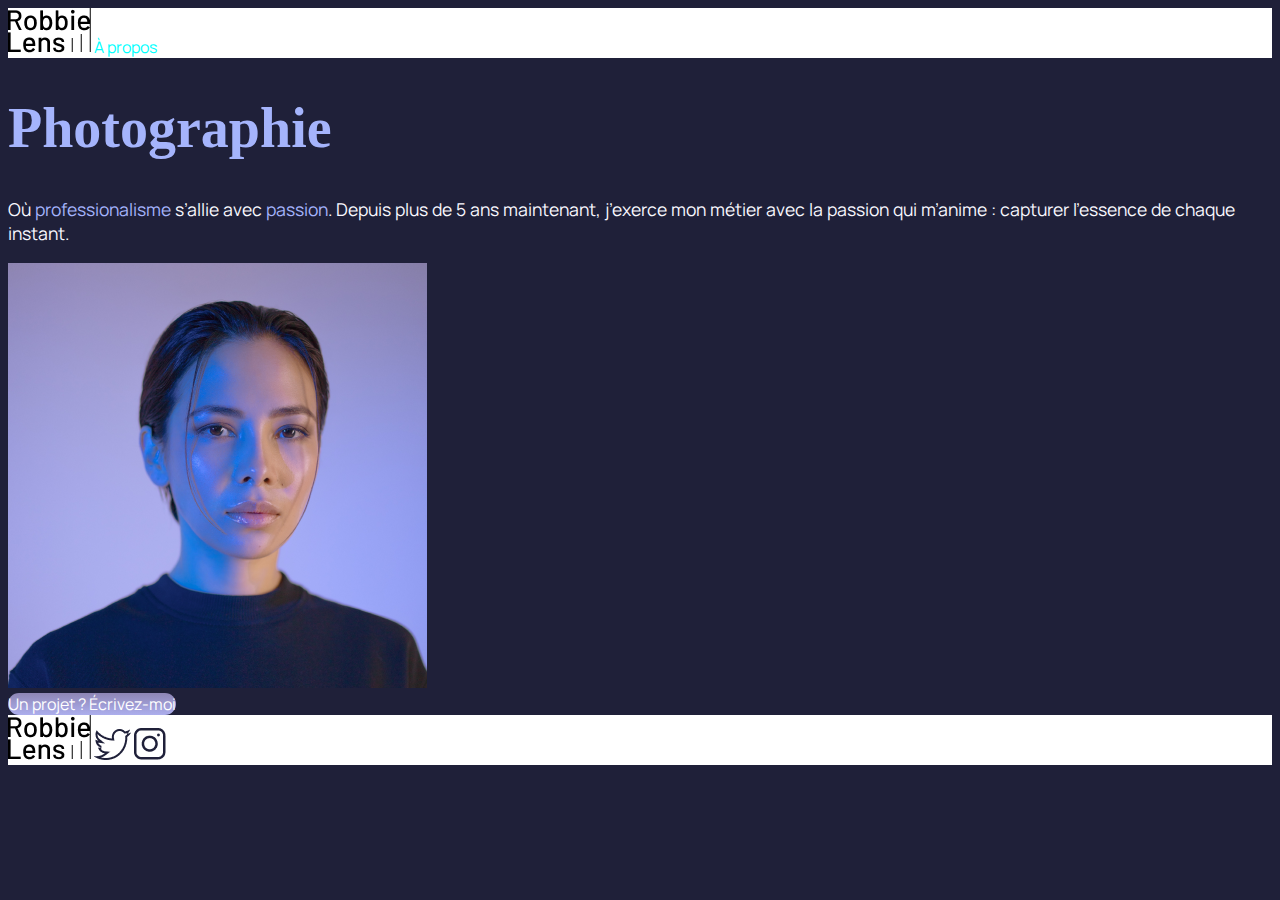
==== index.html @ f7964673 "Ajout des fichiers html+css" ====
<!DOCTYPE html>
<html lang="fr">

<head>
    <meta charset="utf-8">
    <title>Accueil - Robbie Lens Photographie</title>
    <link href="style.css" rel="stylesheet">
</head>

<body>
    <div class="backwhite">
        <img class="lienicone" src="images/logo.png" alt="Logo Robbie Lens">
        <a href="a-propos.html" class="linkcolor linkvistedcolor">À propos</a>
    </div>
    <h1>Photographie</h1>
    <p>
        Où <em>professionalisme</em> s’allie avec <em>passion</em>. Depuis
        plus de 5 ans maintenant, j’exerce mon métier avec la passion
        qui m’anime : capturer l’essence de chaque instant.
    </p>
    <img src="images/robbie-lens.png" alt="Portrait avec effet de la photographe Robbie Lens">
    <nav>
        <a href="" class="cta">Un projet ? Écrivez-moi</a>
    </nsav>
        <div class="backwhite">
        <img  src="images/logo.png" alt="Logo Robbie Lens" class="lienicone">
        <a target="_blank" href="https://twitter.com/">
            <img src="images/twitter.png" alt="Logo Twitter">
        </a>
        <a target="_blank" href="https://www.instagram.com/">
            <img src="images/instagram.png" alt="Logo Instagram">
        </a>
    </div>
</body>

</html>
---- style.css ----
@import url('https://fonts.googleapis.com/css2?family=Montserrat+Alternates:ital,wght@0,100;0,200;0,300;0,400;0,500;0,600;0,700;0,800;0,900;1,100;1,200;1,300;1,400;1,500;1,600;1,700;1,800;1,900&display=swap');
@import url('https://fonts.googleapis.com/css2?family=Manrope:wght@200..800&family=Montserrat+Alternates:ital,wght@0,100;0,200;0,300;0,400;0,500;0,600;0,700;0,800;0,900;1,100;1,200;1,300;1,400;1,500;1,600;1,700;1,800;1,900&display=swap');


body{
    font-family: 'manrope',sans-serif ;
    font-size: 1em;
    background-color: #1f2039;
}


h1{
    color: #a5b4fc;
    font-family: "Montserrat";
    font-size: 3.5em;

}
h2{
    color: #F9F8FF;
}
p,li{
    font-size: 1.1em;
    color: #f9f8ff;
}

em{
    color: #a5b4fc;
    font-style: normal;
}


a {
    color: black;
    text-decoration: none;
    color: #242424;

  }
  a:hover{
    text-decoration: underline;
  }
  .linkcolor:hover{
    color: blue;
  }
  .linkvistedcolor{
    color: aqua;
  }
  
  .backwhite{
    background-color: white;
  }
.cta{
    background:linear-gradient(#8e86b5, #acaeed);
    color: white;
    border-radius: 50px;
}

.block-p-and-ul{
    border-right:solid #8e86b5 1px;
    border-bottom:solid #8e86b5 1px;
}
.lienicone:hover{
    opacity: 0.5;
}
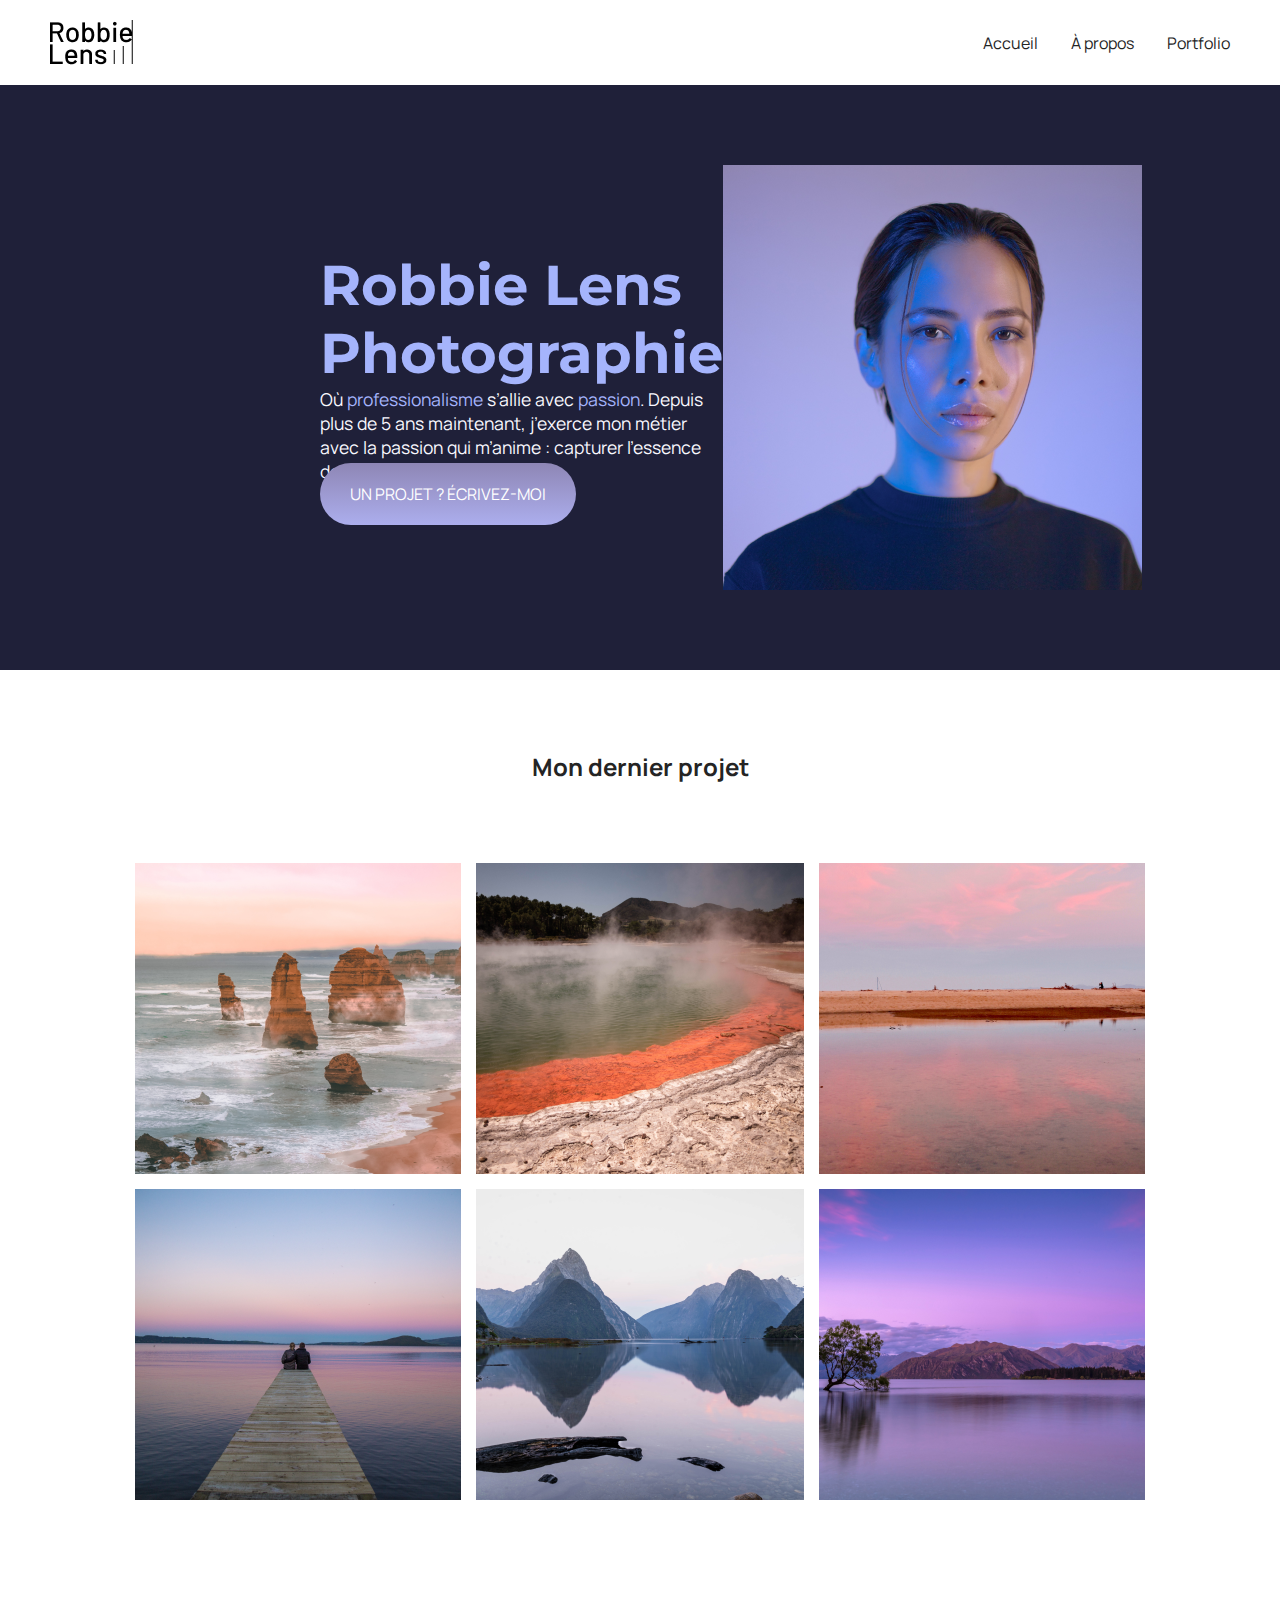
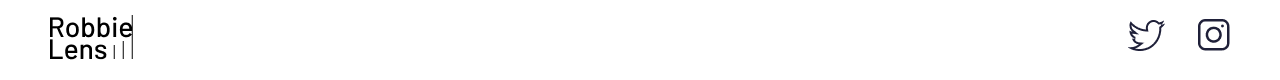
==== commit 5700ef9f: "Ajout de d'un nouveau fichier html+photo et modif" ====
--- a/index.html
+++ b/index.html
@@ -2,35 +2,63 @@
 <html lang="fr">
 
 <head>
-    <meta charset="utf-8">
+    <meta charset="utf-8" >
     <title>Accueil - Robbie Lens Photographie</title>
-    <link href="style.css" rel="stylesheet">
+    <link href="style.css" rel="stylesheet" >
+    <link rel="preconnect" href="https://fonts.googleapis.com">
+    <link rel="preconnect" href="https://fonts.gstatic.com" crossorigin>
+    <link href="https://fonts.googleapis.com/css2?family=Manrope&family=Montserrat&display=swap" rel="stylesheet">
 </head>
 
 <body>
-    <div class="backwhite">
-        <img class="lienicone" src="images/logo.png" alt="Logo Robbie Lens">
-        <a href="a-propos.html" class="linkcolor linkvistedcolor">À propos</a>
-    </div>
-    <h1>Photographie</h1>
-    <p>
-        Où <em>professionalisme</em> s’allie avec <em>passion</em>. Depuis
-        plus de 5 ans maintenant, j’exerce mon métier avec la passion
-        qui m’anime : capturer l’essence de chaque instant.
-    </p>
-    <img src="images/robbie-lens.png" alt="Portrait avec effet de la photographe Robbie Lens">
-    <nav>
-        <a href="" class="cta">Un projet ? Écrivez-moi</a>
-    </nsav>
-        <div class="backwhite">
-        <img  src="images/logo.png" alt="Logo Robbie Lens" class="lienicone">
-        <a target="_blank" href="https://twitter.com/">
-            <img src="images/twitter.png" alt="Logo Twitter">
-        </a>
-        <a target="_blank" href="https://www.instagram.com/">
-            <img src="images/instagram.png" alt="Logo Instagram">
-        </a>
-    </div>
+    <header>
+        <nav>
+            <img src="images/logo.png" alt="Logo Robbie Lens" >
+            <div>
+                <a href="index.html">Accueil</a>
+                <a href="a-propos.html">À propos</a>
+                <a href="portfolio.html">Portfolio</a>
+            </div>
+        </nav>
+    </header>
+    <main>
+        <section class="accueil-introduction">
+            <div>
+                <h1>Robbie Lens Photographie</h1>
+                <p>
+                    Où <em>professionalisme</em> s’allie avec <em>passion</em>. Depuis
+                    plus de 5 ans maintenant, j’exerce mon métier avec la passion
+                    qui m’anime : capturer l’essence de chaque instant.
+                </p>
+                <a href="" class="cta">UN PROJET ? ÉCRIVEZ-MOI</a>
+            </div>
+            <img src="images/robbie-lens.png" alt="Portrait avec effet de la photographe Robbie Lens" >
+        </section>
+        <section class="accueil-photos">
+            <h2>Mon dernier projet</h2>
+            <div>
+                <img src="images/accueil/element-1.png" alt="Twelve apostles - Australie" >
+                <img src="images/accueil/element-2.png" alt="Wai-O-Tapu - Nouvelle-Zélande" >
+                <img src="images/accueil/element-3.png" alt="Parc National d’Abel Tasman - Nouvelle-Zélande" >
+            </div>
+            <div>
+                <img src="images/accueil/element-4.png" alt="Lac Rotorua - Nouvelle-Zélande" >
+                <img src="images/accueil/element-5.png" alt="Milford Sound - Nouvelle-Zélande" >
+                <img src="images/accueil/element-6.png" alt="Lac Wanaka - Nouvelle-Zélande" >
+            </div>
+        </section>
+    </main>
+    <footer>
+        <img src="images/logo.png" alt="Logo Robbie Lens" >
+        <div>
+            <a target="_blank" href="https://twitter.com/" class="lien-icone">
+                <img src="images/twitter.png" alt="Logo Twitter" >
+            </a>
+            <a target="_blank" href="https://www.instagram.com/" class="lien-icone">
+                <img src="images/instagram.png" alt="Logo Instagram" >
+            </a>
+        </div>
+    </footer>
 </body>
 
 </html>--- a/style.css
+++ b/style.css
@@ -1,64 +1,162 @@
-
-@import url('https://fonts.googleapis.com/css2?family=Montserrat+Alternates:ital,wght@0,100;0,200;0,300;0,400;0,500;0,600;0,700;0,800;0,900;1,100;1,200;1,300;1,400;1,500;1,600;1,700;1,800;1,900&display=swap');
-@import url('https://fonts.googleapis.com/css2?family=Manrope:wght@200..800&family=Montserrat+Alternates:ital,wght@0,100;0,200;0,300;0,400;0,500;0,600;0,700;0,800;0,900;1,100;1,200;1,300;1,400;1,500;1,600;1,700;1,800;1,900&display=swap');
-
-
-body{
-    font-family: 'manrope',sans-serif ;
-    font-size: 1em;
-    background-color: #1f2039;
+* {
+  margin: 0;
 }
 
-
-h1{
-    color: #a5b4fc;
-    font-family: "Montserrat";
-    font-size: 3.5em;
-
-}
-h2{
-    color: #F9F8FF;
-}
-p,li{
-    font-size: 1.1em;
-    color: #f9f8ff;
+body {
+  font-family: 'Manrope', sans-serif;
+  font-size: 1em;
+  background-color: #1f2039;
 }
 
-em{
-    color: #a5b4fc;
-    font-style: normal;
+a {
+  color: #242424;
+  text-decoration: none;
 }
 
-
-a {
-    color: black;
-    text-decoration: none;
-    color: #242424;
-
-  }
-  a:hover{
-    text-decoration: underline;
-  }
-  .linkcolor:hover{
-    color: blue;
-  }
-  .linkvistedcolor{
-    color: aqua;
-  }
-  
-  .backwhite{
-    background-color: white;
-  }
-.cta{
-    background:linear-gradient(#8e86b5, #acaeed);
-    color: white;
-    border-radius: 50px;
+em {
+  color: #a5b4fc;
+  font-style: normal;
 }
 
-.block-p-and-ul{
-    border-right:solid #8e86b5 1px;
-    border-bottom:solid #8e86b5 1px;
+h1 {
+  font-size: 3.5em;
+  color: #a5b4fc;
+  font-family: 'Montserrat', sans-serif;
 }
-.lienicone:hover{
-    opacity: 0.5;
+
+h2 {
+  color: #f9f8ff;
+}
+
+p,
+li {
+  font-size: 1.1em;
+  color: #f9f8ff;
+}
+
+header,
+footer {
+  background-color: white;
+  padding: 20px 50px;
+}
+
+.cta {
+  background: linear-gradient(#8e86b5, #acaeed);
+  color: white;
+  border-radius: 50px;
+  padding: 20px 30px;
+}
+
+a:hover {
+  text-decoration: underline;
+}
+
+.cta:hover {
+  background: linear-gradient(#696484, #8788ba);
+  text-decoration: none;
+}
+
+.lien-icone {
+  margin-left: 30px;
+}
+
+.lien-icone:hover {
+  opacity: 0.5;
+}
+
+.carre-contenu {
+  border-right: 1px solid #8e86b5;
+  border-bottom: 1px solid #8e86b5;
+  padding: 50px;
+}
+
+.carre-contenu h2 {
+  margin-top: 30px;
+}
+
+.carre-contenu ul {
+  margin-top: 30px;
+}
+
+section {
+  padding: 80px;
+}
+
+.a-propos-main {
+  width: 50%;
+  margin: auto;
+}
+
+footer,
+nav {
+  display: flex;
+  flex-direction: row;
+  align-items: center;
+  justify-content: space-between;
+}
+
+nav a {
+  margin-left: 30px;
+}
+
+.accueil-photos {
+  background-color: white;
+  padding: 80px;
+}
+
+.accueil-photos h2 {
+  color: #242424;
+  text-align: center;
+  margin-bottom: 80px;
+}
+
+.accueil-photos div {
+  display: flex;
+  flex-direction: row;
+  gap: 15px;
+  justify-content: center;
+  margin-bottom: 15px;
+}
+
+.accueil-introduction {
+  display: flex;
+  flex-direction: row;
+  width: 50%;
+  align-items: center;
+  margin: auto;
+}
+
+.portfolio-section-photos {
+  background-color: white;
+}
+
+.portfolio-section-photos h2 {
+  color: #242424;
+  margin-bottom: 80px;
+}
+
+.grid-paysages img,
+.grid-portraits img {
+  width: 100%;
+  height: 100%;
+  
+  object-fit: cover;
+}
+.grid-paysages{
+  display: grid;
+  grid-template-columns: 1fr 1fr 1fr ;
+  grid-template-rows: 300px 300px 300px ;
+  gap: 15px;
+}
+.grid-portraits{
+  display: grid;
+  grid-template-columns: 1fr 1fr 1fr;
+  grid-template-rows: 300px 300px;
+}
+
+.grid-paysages img,
+.grid-portraits img{
+  width: 100%;
+  height: 100%;
+  object-fit: cover;
 }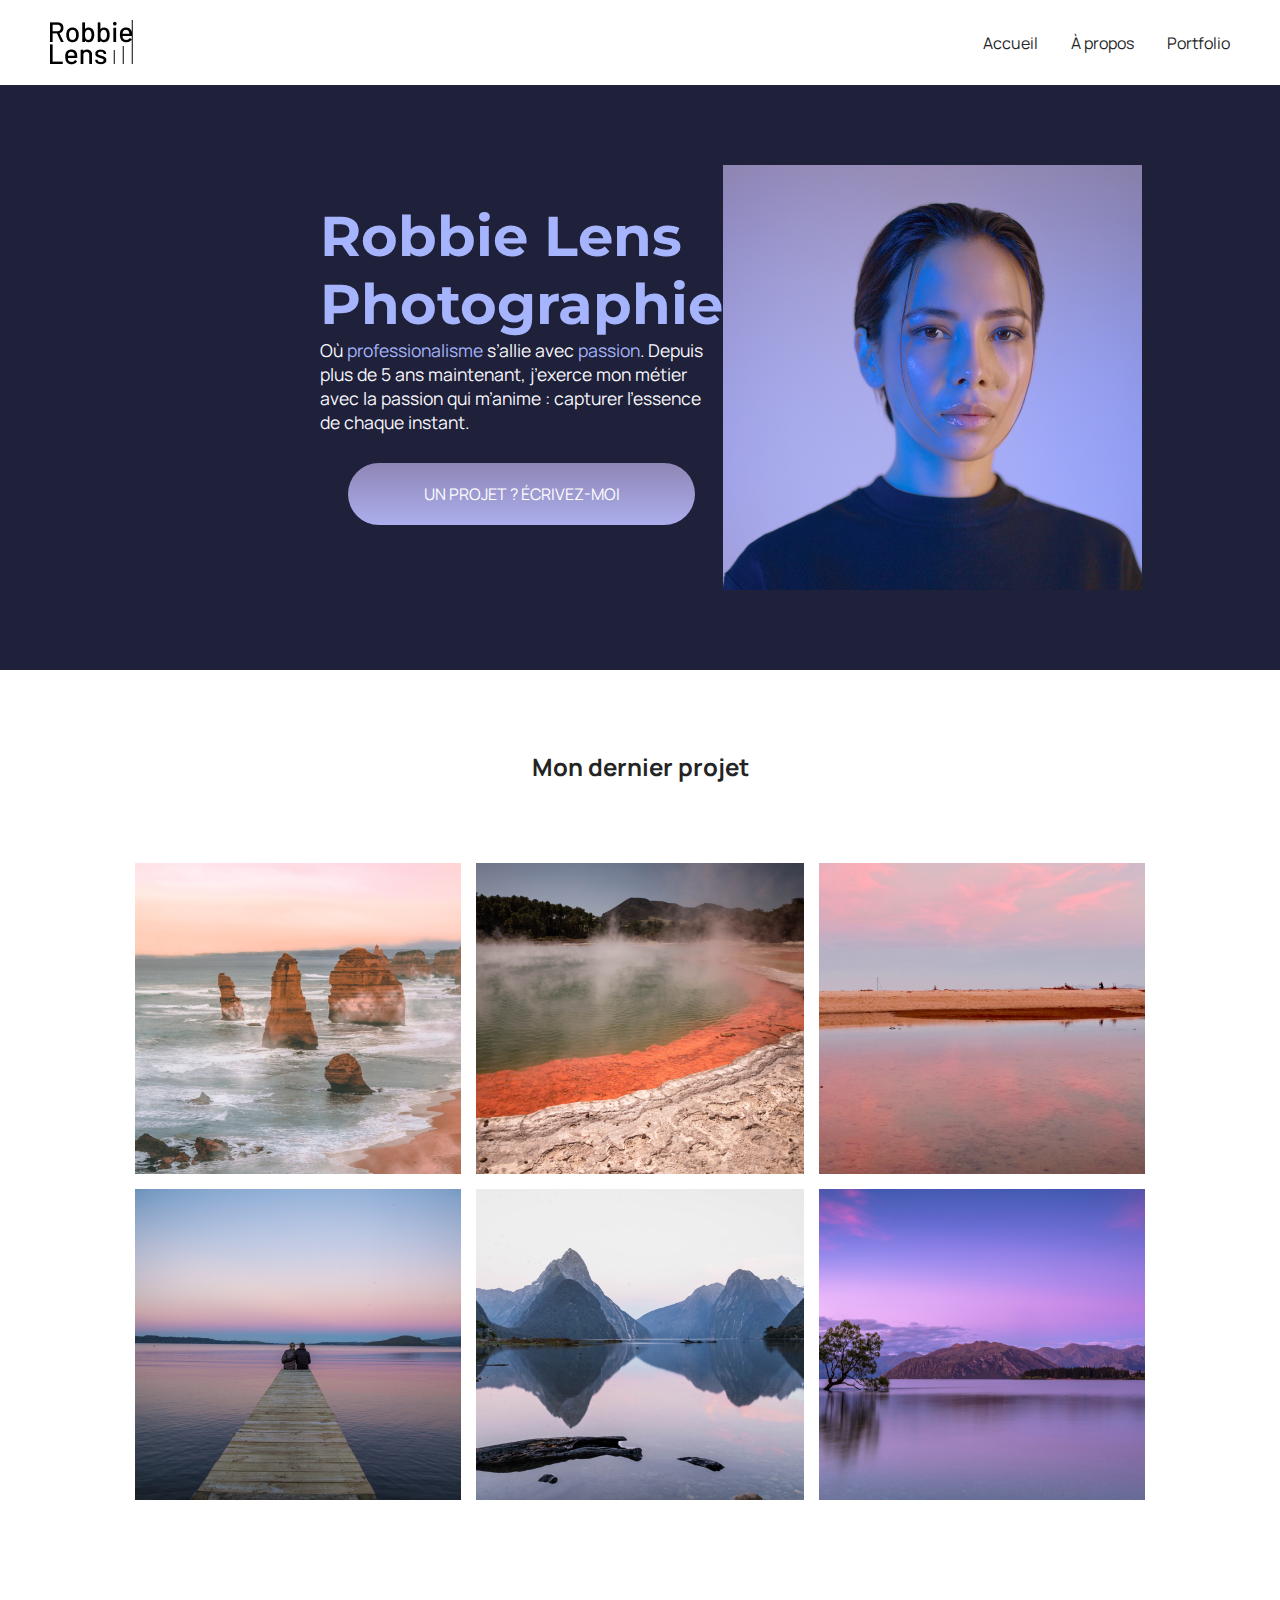
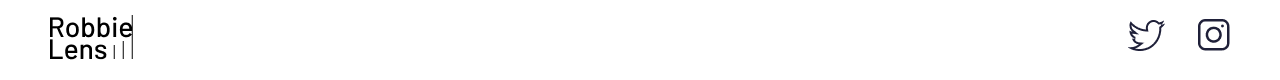
==== commit da3dc730: "Ajout des modif des fichier html et css" ====
--- a/index.html
+++ b/index.html
@@ -30,7 +30,7 @@
                     plus de 5 ans maintenant, j’exerce mon métier avec la passion
                     qui m’anime : capturer l’essence de chaque instant.
                 </p>
-                <a href="" class="cta">UN PROJET ? ÉCRIVEZ-MOI</a>
+                <a href="por" class="cta">UN PROJET ? ÉCRIVEZ-MOI</a>
             </div>
             <img src="images/robbie-lens.png" alt="Portrait avec effet de la photographe Robbie Lens" >
         </section>
--- a/style.css
+++ b/style.css
@@ -45,6 +45,10 @@
   color: white;
   border-radius: 50px;
   padding: 20px 30px;
+  display: inline-block;
+  margin: 7%;
+  justify-content: center;
+  display: flex;
 }
 
 a:hover {
@@ -145,13 +149,14 @@
 .grid-paysages{
   display: grid;
   grid-template-columns: 1fr 1fr 1fr ;
-  grid-template-rows: 300px 300px 300px ;
+  grid-template-rows: 40px 40px 40px ;
   gap: 15px;
 }
 .grid-portraits{
   display: grid;
   grid-template-columns: 1fr 1fr 1fr;
-  grid-template-rows: 300px 300px;
+  grid-template-rows: 40px 40px;
+  gap: 15px;
 }
 
 .grid-paysages img,
@@ -159,4 +164,28 @@
   width: 100%;
   height: 100%;
   object-fit: cover;
-}+}
+.lien-conteneur{
+  position: relative;
+
+}
+.photo-hover:hover{
+  position: absolute;
+  top: 0;
+  left: 0;
+  right: 0;
+  bottom: 0;
+  display: flex;
+  align-items: center;
+  justify-content: center;
+  font-size: 1.5em;
+  color: white;
+  background-color: rgba(0, 0, 0, 0.7);
+  display: none;
+
+}
+.lien-conteneur,
+.photo-hover:hover{
+  display: flex;
+}
+
